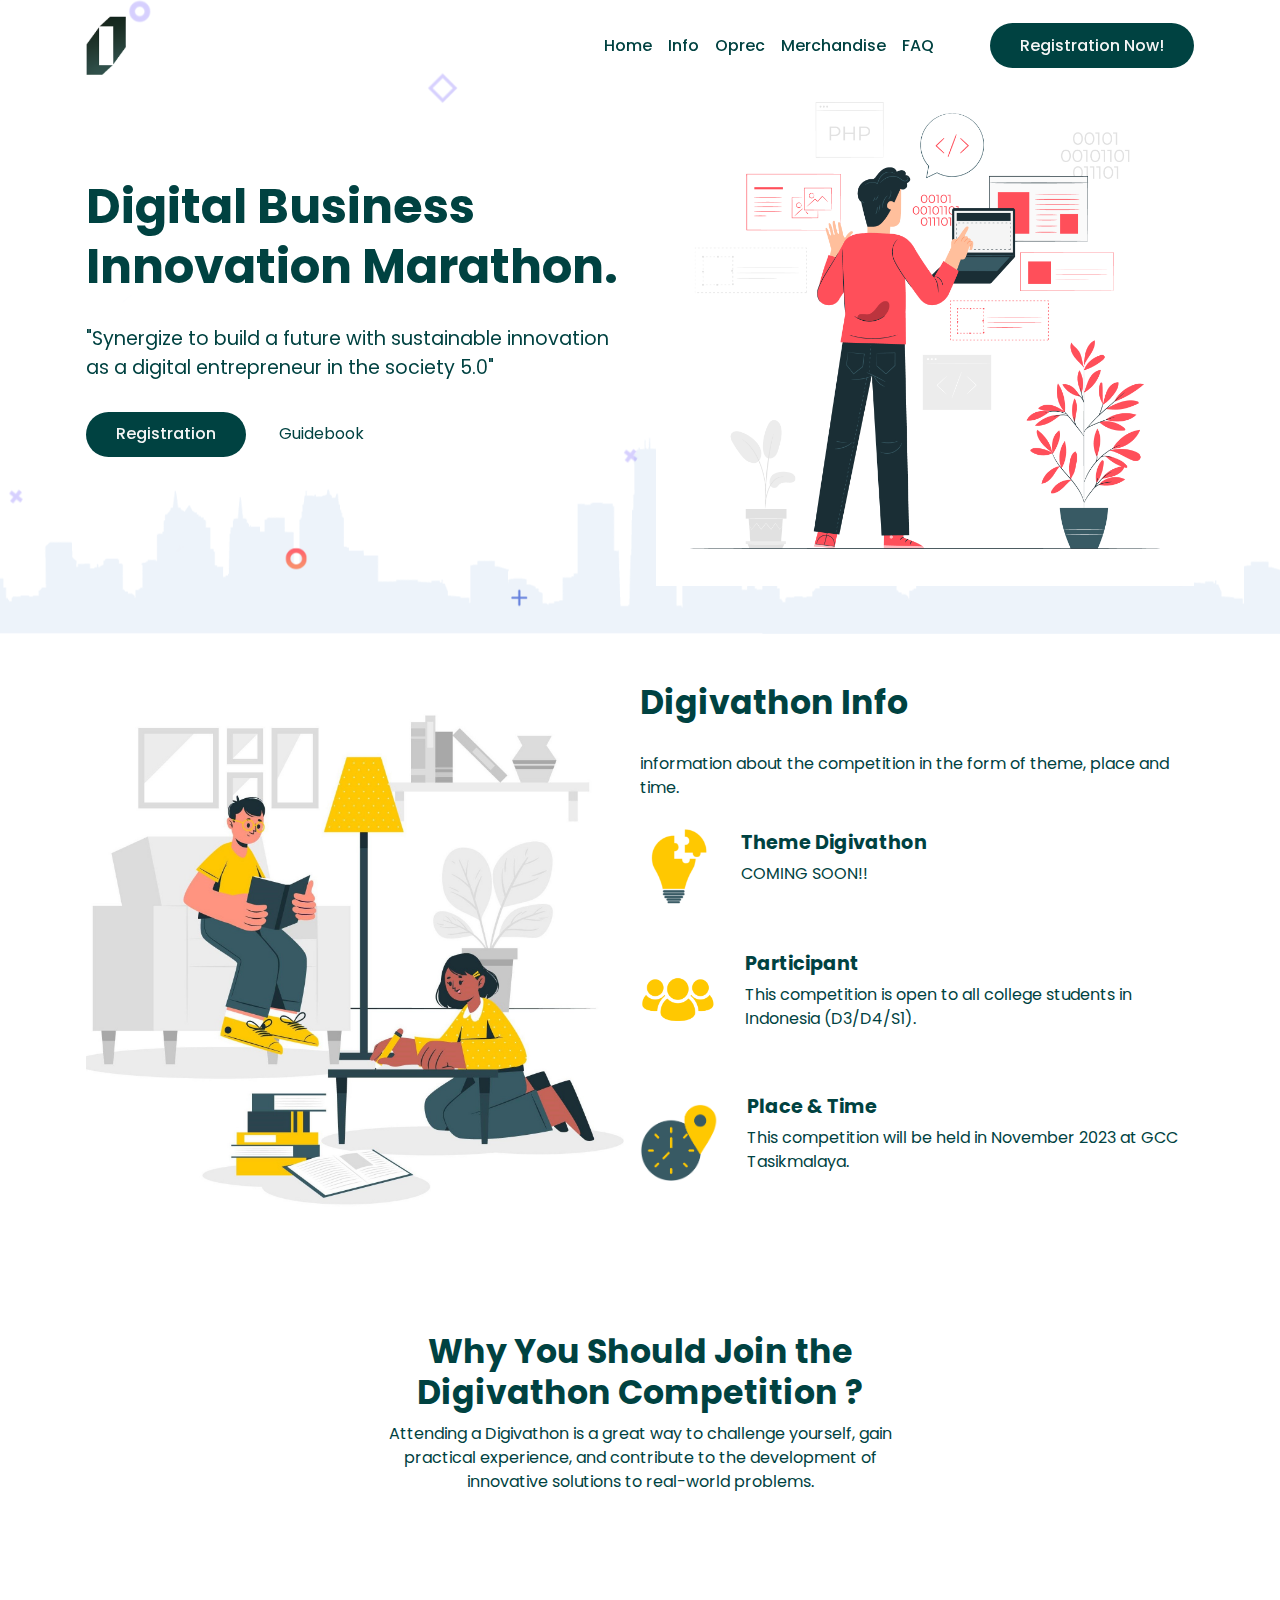
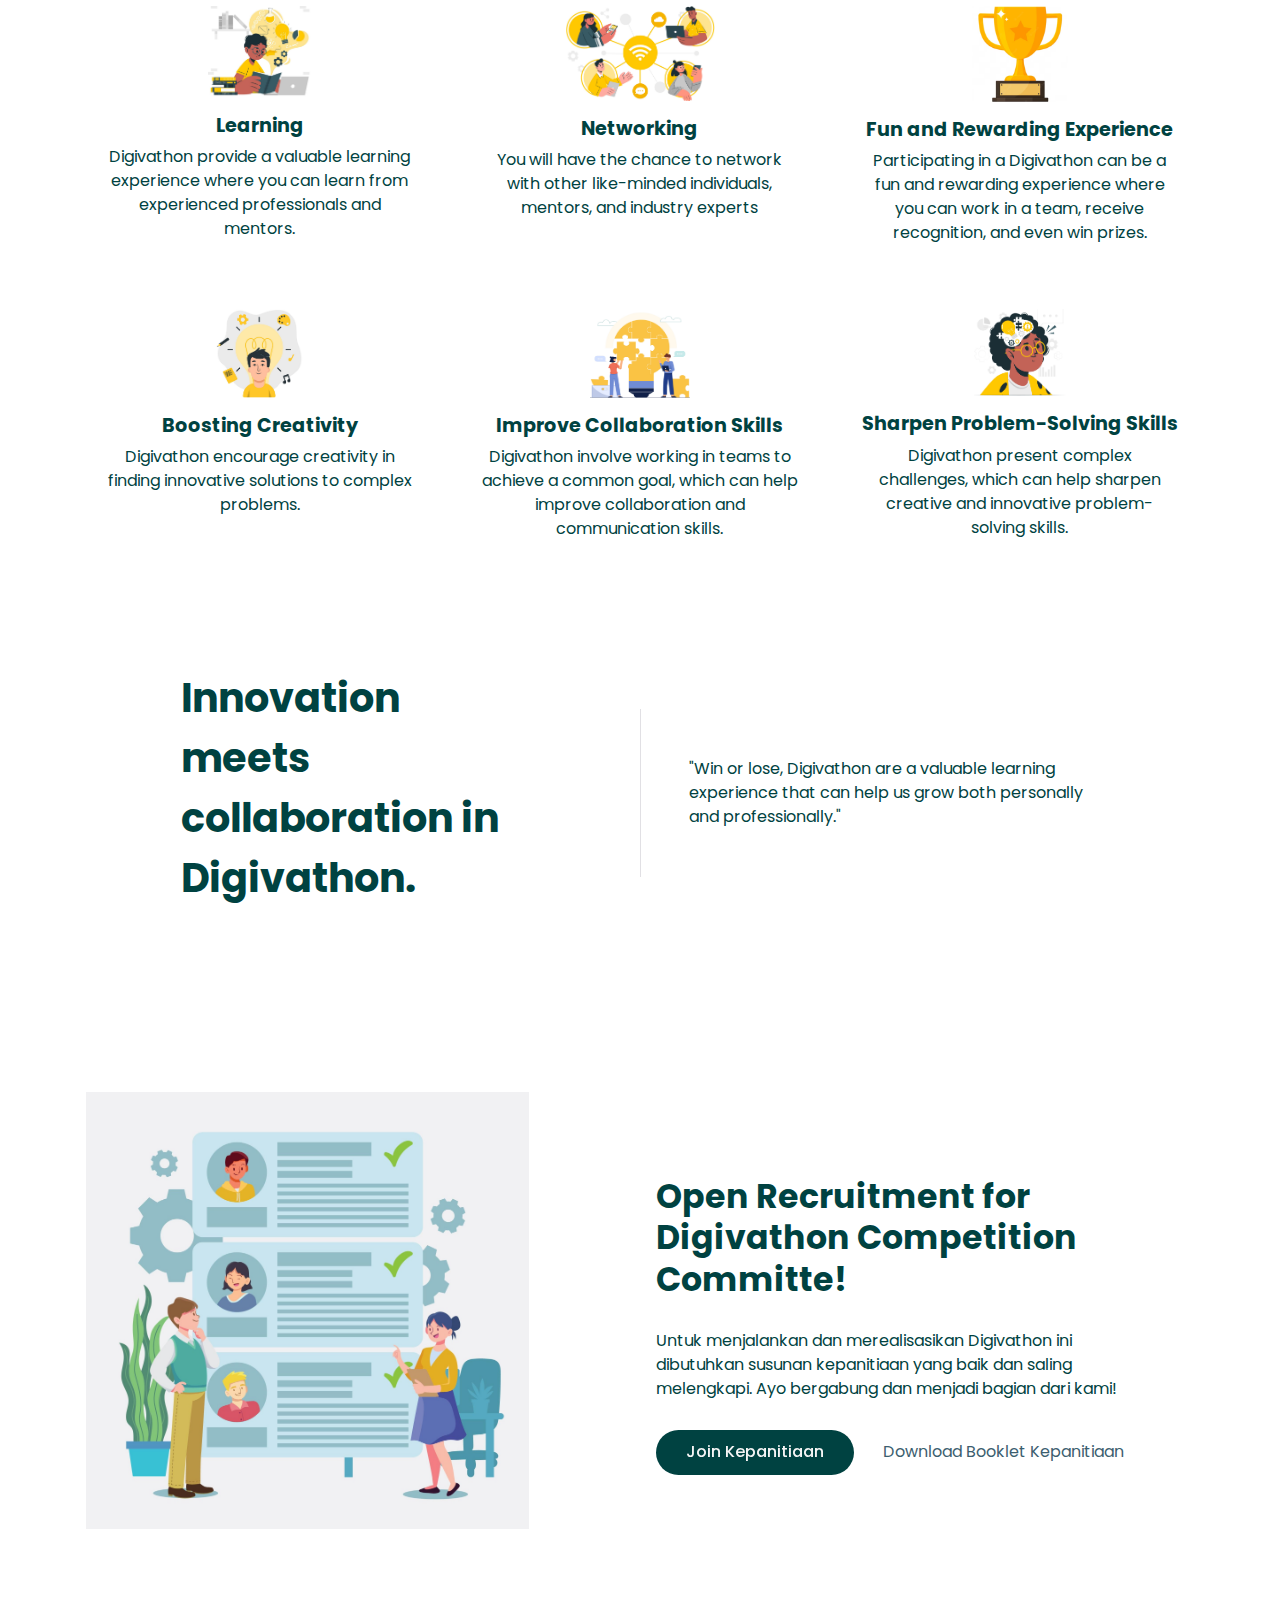
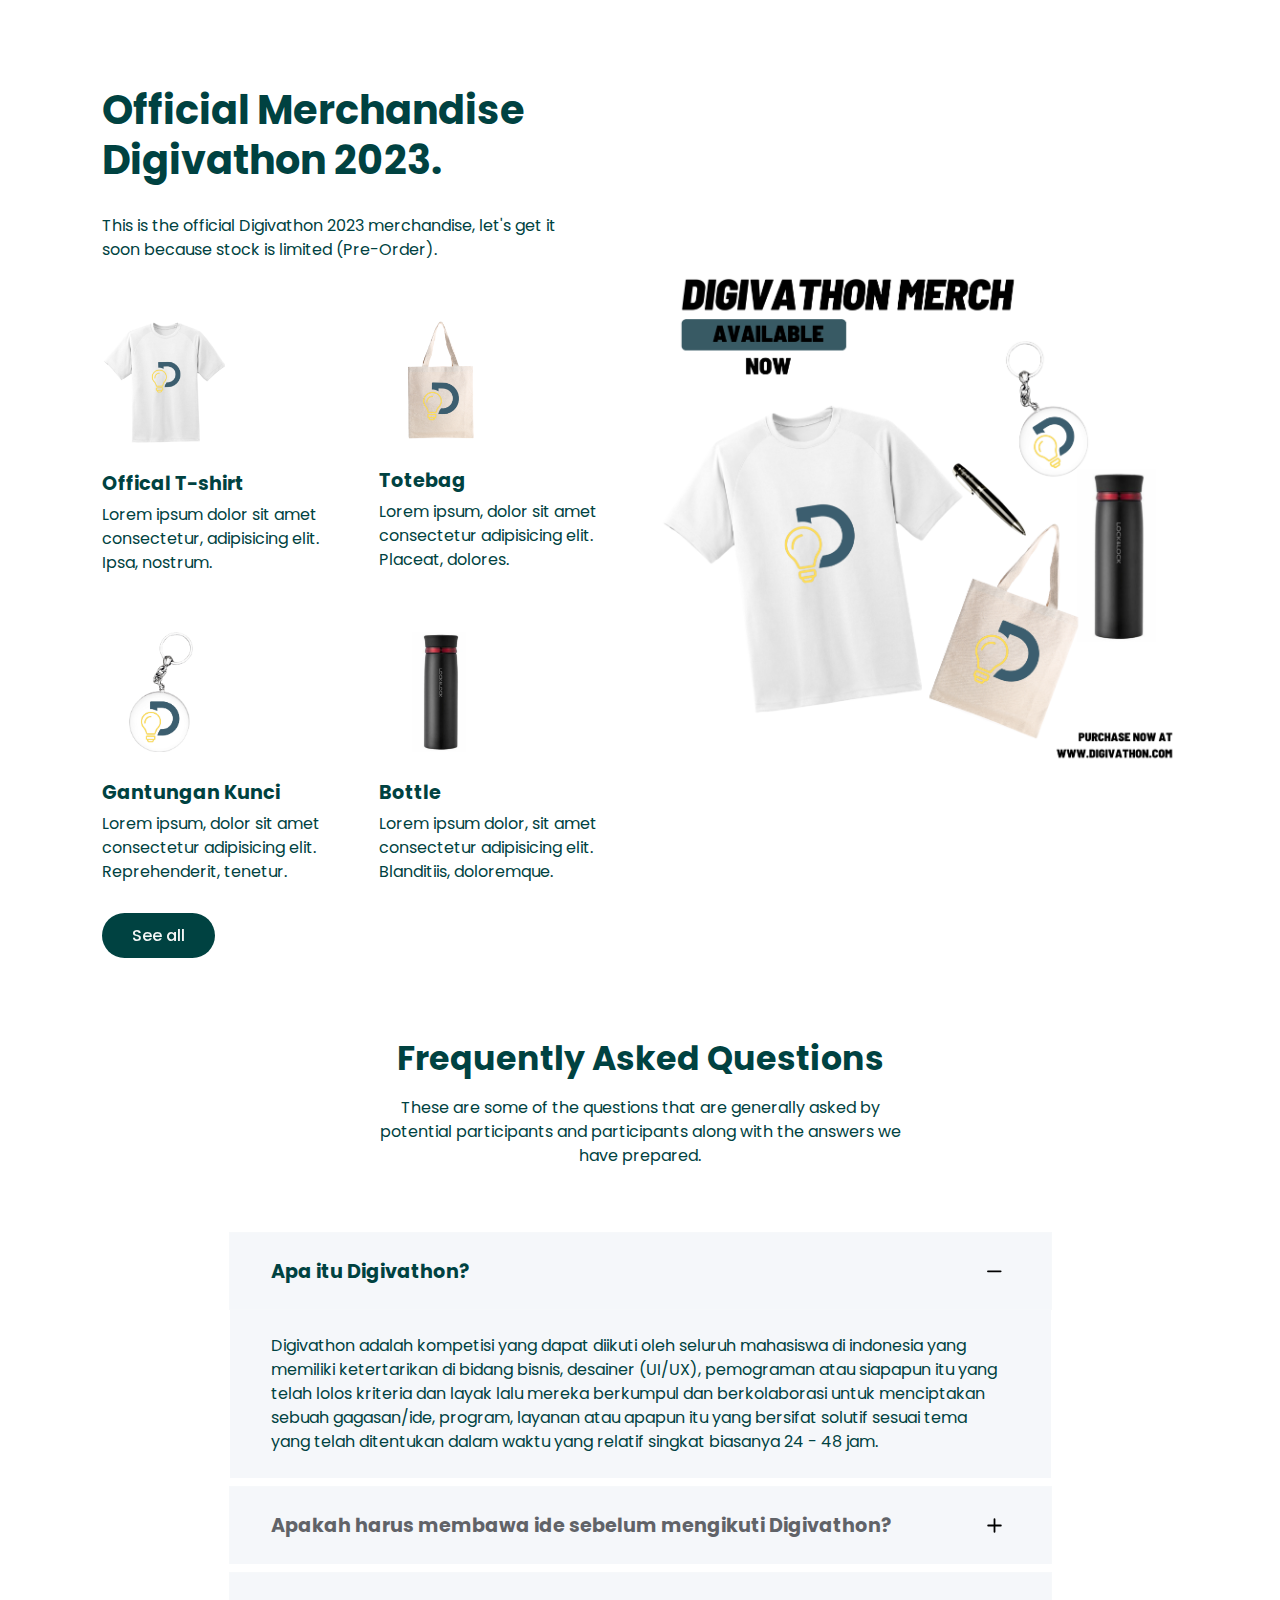
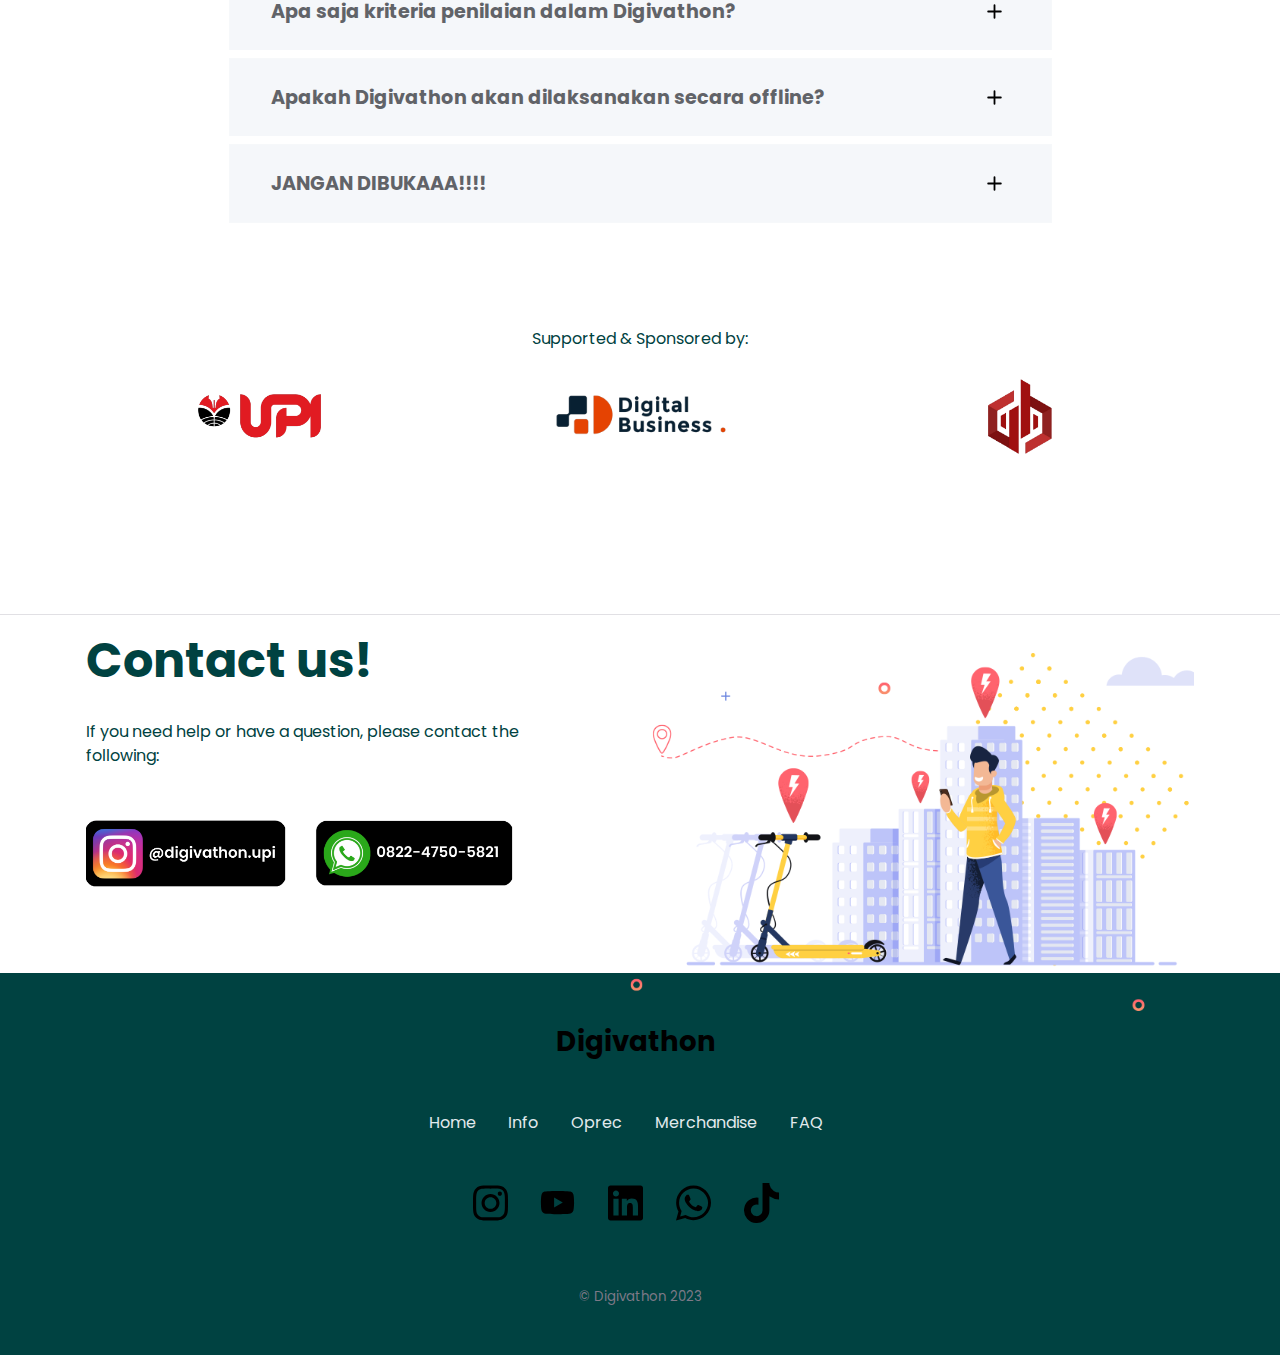
==== index.html @ a08d4d27 "pertama" ====
<!DOCTYPE html>
<html lang="en-US" dir="ltr">
  <head>
    <meta charset="utf-8" />
    <meta http-equiv="X-UA-Compatible" content="IE=edge" />
    <meta name="viewport" content="width=device-width, initial-scale=1" />

    <!-- ===============================================-->
    <!--    Document Title-->
    <!-- ===============================================-->
    <title>Digivathon</title>

    <!-- ===============================================-->
    <!--    Favicons-->
    <!-- ===============================================-->
   <link rel="shortcut icon" href="./assets/img/favicons/favdigi.png" type="image/x-icon">
    <meta
      name="msapplication-TileImage"
      content="assets/img/favicons/mstile-150x150.png"
    />
    <meta name="theme-color" content="#ffffff" />
    <!-- ===============================================-->
    <!--    Stylesheets-->
    <!-- ===============================================-->
    <link href="assets/css/theme.css" rel="stylesheet" />
  </head>

  <body>
    <!-- ===============================================-->
    <!--    Main Content-->
    <!-- ===============================================-->
    <main class="main" id="top">
      <nav
        class="navbar navbar-expand-lg navbar-light fixed-top py-3"
        data-navbar-on-scroll="data-navbar-on-scroll">
        <div class="container">
          <a class="navbar-brand d-flex align-items-center fw-bold fs-2" href="index.html">
          <div class="logo-digivathon"><img src="./assets/img/illustrations/LOGO_DIGIVATHON.png" width="40px" alt=""></div>
          </a>
          <button
        class="navbar-toggler collapsed"
            type="button"
            data-bs-toggle="collapse"
            data-bs-target="#navbarSupportedContent"
            aria-controls="navbarSupportedContent"
            aria-expanded="false"
            aria-label="Toggle navigation"
          >
            <span class="navbar-toggler-icon"></span>
          </button>
          <div
            class="collapse navbar-collapse border-top border-lg-0 mt-4 mt-lg-0"
            id="navbarSupportedContent"
          >
            <ul class="navbar-nav ms-auto pt-2 pt-lg-0">
              <li class="nav-item" data-anchor="data-anchor">
                <a
                  class="nav-link fw-medium active"
                  aria-current="page"
                  href="#home"
                  >Home</a
                >
              </li>
              <li class="nav-item" data-anchor="data-anchor">
                <a class="nav-link fw-medium" href="#features">Info</a>
              </li>
              <li class="nav-item" data-anchor="data-anchor">
                <a class="nav-link fw-medium" href="#oprec">Oprec</a>
              </li>
              <li class="nav-item" data-anchor="data-anchor">
                <a class="nav-link fw-medium" href="#merch"
                  >Merchandise</a
                >
              </li>
              <li class="nav-item" data-anchor="data-anchor">
                <a class="nav-link fw-medium" href="#faq">FAQ</a>
              </li>
            </ul>
            <form class="ps-lg-5">
              <a
                class="btn btn-lg  rounded-pill order-0 hover-top" href="./coming soon/index.html"
                type="submit" style="background-color: #004241; color: whitesmoke;"
              >
                Registration Now!
              </a>
            </form>
          </div>
        </div>
      </nav>
      <section class="py-0" id="home">
        <div
          class="bg-holder"
          style="
            background-image: url(assets/img/illustrations/hero-bg.png);
            background-position: bottom;
            background-size: cover;
          "
        ></div>
        <!--/.bg-holder-->

        <div class="container position-relative py-5">
          <div class="row align-items-center">
            <div class="col-md-5 col-lg-6 order-md-1 text-center text-md-end">
              <img
                class="img-fluid"
                src="assets/img/illustrations/mobile.jpg"
                width="700"
                height="900"
                alt=""
              />
            </div>
            <div class="col-md-7 col-lg-6 text-center text-md-start">
              <span></span>
              <h1 class="mb-4 display-3 fw-bold lh-sm">
               Digital Business
                <br class="d-block d-lg-none d-xl-block" />Innovation Marathon.
              </h1>
              <p class="mt-3 mb-4 fs-1">
                "Synergize to build a future with sustainable innovation as a digital entrepreneur in the society 5.0"
                <br class="d-none d-lg-block" />
              </p>
              <a
                class="btn btn-lg rounded-pill hover-top" href="./coming soon/index.html" style="background-color: #004241; color: whitesmoke;" role="button">Registration</a>
                <a class="btn btn-link ps-md-4" href="#" style="color: #004241; text-decoration: none; text-weight: bold;" role="button">
                Guidebook</a>
            </div>
          </div>
        </div>
      </section>

      <section class="py-5" id="features">
        <div class="container-lg">
          <div class="row align-items-center">
            <div class="col-md-5 col-lg-6 order-md-0 text-center text-md-start">
              <img
                class="img-fluid"
                src="./assets/img/illustrations/info.jpg"
                width="550"
                alt=""
              />
            </div>
            <div class="col-md-7 col-lg-6 px-sm-5 px-md-0">
              <h6 class="fw-bold fs-4 display-3 lh-sm">
                Digivathon Info
              </h6>
              <p class="my-4">
                information about the competition in the form of theme, place and time.
                <br class="d-none d-xl-block" />
              </p>
              <div class="d-flex align-items-center mb-5">
                <div>
                  <img
                    class="img-fluid"
                    src="assets/img/illustrations/asli.png"
                    width="72"
                    alt=""
                  />
                </div>
                <div class="px-4">
                  <h5 class="fw-bold">Theme Digivathon</h5>
                  <p>
                    COMING SOON!!
                  </p>
                </div>
              </div>
              <div class="d-flex align-items-center mb-5">
                <div>
                  <img
                    class="img-fluid"
                    src="assets/img/illustrations/participant.png"
                    width="98"
                    alt=""
                  />
                </div>
                <div class="px-4">
                  <h5 class="fw-bold ">Participant</h5>
                  <p>
                    This competition is open to all college students in Indonesia (D3/D4/S1).         
                  </p>
                </div>
              </div>
              <div class="d-flex align-items-center mb-5">
                <div>
                  <img
                    class="img-fluid"
                    src="assets/img/illustrations/time.png"
                    width="97"
                    alt=""
                  />
                </div>
                <div class="px-4">
                  <h5 class="fw-bold">Place & Time</h5>
                  <p>
                    This competition will be held in November 2023 at GCC Tasikmalaya.
                  </p>
                </div>
              </div>
            </div>
          </div>
        </div>
      </section>
<!-- ============================================-->

      <!-- <section> begin ============================-->
        <section class="py-3">
          <div class="container">
            <div class="row justify-content-center mb-6">
              <div class="col-lg-6 text-center mx-auto mb-3 mb-md-5 mt-4">
                <h6 class="fw-bold fs-4 display-3 lh-sm">
                  Why You Should Join the Digivathon Competition ?
                </h6>
                <p class="mb-0">
                  Attending a Digivathon is a great way to challenge yourself, gain practical experience, and contribute to the development of innovative solutions to real-world problems.
                </p>
              </div>
            </div>
            <div class="row">
              <div class="col-md-4 mb-6">
                <div class="text-center px-lg-3">
                  <img
                    class="img-fluid mb-3"
                    src="assets/img/illustrations/learning.jpg"
                    width="103"
                    alt=""
                  />
                  <h5 class="fw-bold">Learning</h5>
                  <p class="mb-md-0">
                    Digivathon provide a valuable learning experience where you can learn from experienced professionals and mentors.
                  </p>
                </div>
              </div>
              <div class="col-md-4 mb-6">
                <div class="text-center px-lg-3">
                  <img
                    class="img-fluid mb-3"
                    src="./assets/img/illustrations/relasi.jpg"
                    width="150"
                    alt=""
                  />
                  <h5 class="fw-bold"> Networking</h5>
                  <p class="mb-md-0">
                    You will have the chance to network with other like-minded individuals, mentors, and industry experts
                  </p>
                </div>
              </div>
              <div class="col-md-4 mb-6">
                <div class="text-center px-lg-3">
                  <img
                    class="img-fluid mb-3"
                    src="assets/img/illustrations/piala.jpg"
                    width="96"
                    alt=""
                  />
                  <h5 class="fw-bold">Fun and Rewarding Experience</h5>
                  <p class="mb-md-0">
                    Participating in a Digivathon can be a fun and rewarding experience where you can work in a team, receive recognition, and even win prizes.
                  </p>
                </div>
              </div>
              <div class="col-md-4 mb-6">
                <div class="text-center px-lg-3">
                  <img
                    class="img-fluid mb-3"
                    src="./assets/img/illustrations/kreatif.jpg"
                    width="87"
                    alt=""
                  />
                  <h5 class="fw-bold"> Boosting Creativity</h5>
                  <p class="mb-md-0">
                    Digivathon encourage creativity in finding innovative solutions to complex problems.
                  </p>
                </div>
              </div>
              <div class="col-md-4 mb-6">
                <div class="text-center px-lg-3">
                  <img
                    class="img-fluid mb-3"
                    src="./assets/img/illustrations/collab.jpg"
                    width="100"
                    alt=""
                  />
                  <h5 class="fw-bold">Improve Collaboration Skills</h5>
                  <p class="mb-md-0">
                    Digivathon involve working in teams to achieve a common goal, which can help improve collaboration and communication skills.
                  </p>
                </div>
              </div>
              <div class="col-md-4 mb-6">
                <div class="text-center px-lg-3">
                  <img
                    class="img-fluid mb-3"
                    src="assets/img/illustrations/problem-solving.jpg"
                    width="92"
                    alt=""
                  />
                  <h5 class="fw-bold">Sharpen Problem-Solving Skills</h5>
                  <p class="mb-md-0">
                    Digivathon present complex challenges, which can help sharpen creative and innovative problem-solving skills.
                  </p>
                </div>
              </div>
            </div>
          </div>
          <!-- end of .container-->
        </section>
        <!-- <section> close ============================-->
        <!-- ============================================-->
  
      <!-- ============================================-->
      <!-- <section> begin ============================-->
      <section class="py-5">
        <div class="container">
          <div class="row align-items-center mb-6">
            <div class="col-md-5 col-lg-4 offset-lg-1">
              <h1 class="fw-bold lh-base">
                Innovation meets collaboration in Digivathon.
              </h1>
            </div>
            <div class="col-md-6 col-lg-5 offset-lg-1 border-start py-5 ps-5">
              <p class="mb-0">
                "Win or lose, Digivathon are a valuable learning experience that can help us grow both personally and professionally."
              </p>
            </div>
          </div>
        </div>
        <!-- end of .container-->
      </section>
      <!-- <section> close ============================-->
      <!-- ============================================-->

      <!-- ============================================-->
      <!-- <section> begin ============================-->
      <section class="py-6" id="oprec">
        <div class="container">
          <div class="row align-items-center">
            <div class="col-md-5 order-md-0 text-center text-md-start">
              <img
                class="img-fluid mb-4"
                src="assets/img/illustrations/rekrutan.jpg"
                width="550"
                alt=""
              />
            </div>
            <div class="col-md-6 text-center text-md-start offset-md-1">
              <h6 class="fw-bold fs-4 display-3 lh-sm">
               Open Recruitment for <br />Digivathon Competition <br />Committe!
              </h6>
              <p class="my-4 pe-xl-5">
                Untuk menjalankan dan merealisasikan Digivathon ini dibutuhkan susunan kepanitiaan yang baik dan saling melengkapi. Ayo bergabung dan menjadi bagian dari kami!
              </p>
              <a
                class="btn btn-lg  rounded-pill hover-top" 
                href="https://forms.gle/wi7DXDCZqu48VwgT6" target="_blank" style="background-color: #004241; color: whitesmoke;"
                role="button"
                >Join Kepanitiaan</a
              ><a class="btn btn-lg btn-link ps-md-4" href="https://drive.google.com/file/d/1TZFMgZ51mFiCt6dRfGR2v0Ern1TJF6qQ/view?usp=sharing" target="blank" style=" color: #3c5e6f; text-decoration:none; text-weight:bold;" role="button">
                Download Booklet Kepanitiaan</a>
            </div>
          </div>
        </div>
        <!-- end of .container-->
      </section>
      <!-- <section> close ============================-->
      <!-- ============================================-->

      
      <!-- ============================================-->
      <!-- <section> begin ============================-->
      <section class="py-6" id="merch">
        <div class="container">
          <div class="container">
            <div class="row align-items-center">
              <div class="col-md-6 order-md-1 text-center text-md-start">
                <img
                  class="img-fluid mb-1"
                  src="assets/img/illustrations/merch.png"
                  width="700px"
                  height="800px"
                  alt=""
                />
              </div>
              <div class="col-md-6 text-center text-md-start">
                <h6 class="fw-bold fs-5 display-3 lh-sm">
                 Official Merchandise Digivathon 2023.<br/>
                </h6>
                <p class="my-4 pe-xl-5">
                  This is the official Digivathon 2023 merchandise, let's get it soon because stock is limited (Pre-Order).
                </p>
                <div class="row">
                  <div class="col-md-6">
                    <div class="mb-4">
                      <div class="py-4">
                        <img
                          class="img-fluid "
                          src="assets/img/illustrations/kaos.png"
                          width="123"
                          alt=""
                        />
                      </div>
                      <h5 class="fw-bold text-undefined">Offical T-shirt</h5>
                      <p class="mt-2 mb-0">
                        Lorem ipsum dolor sit amet consectetur, adipisicing elit. Ipsa, nostrum.
                      </p>
                    </div>
                  </div>
                  <div class="col-md-6">
                    <div class="mb-4">
                      <div class="py-4">
                        <img
                          class="img-fluid"
                          src="assets/img/illustrations/totebag.png"
                          width="120"
                          alt=""
                        />
                      </div>
                      <h5 class="fw-bold text-undefined">Totebag</h5>
                      <p class="mt-2 mb-0">
                        Lorem ipsum, dolor sit amet consectetur adipisicing elit. Placeat, dolores.
                      </p>
                    </div>
                  </div>
                  <div class="col-md-6">
                    <div class="mb-4">
                      <div class="py-4">
                        <img
                          class="img-fluid"
                          src="assets/img/illustrations/gantungan-kunci.png"
                          width="120"
                          alt=""
                        />
                      </div>
                      <h5 class="fw-bold text-undefined">Gantungan Kunci</h5>
                      <p class="mt-2 mb-0">
                        Lorem ipsum, dolor sit amet consectetur adipisicing elit. Reprehenderit, tenetur.
                    </div>
                  </div>
                  <div class="col-md-6">
                    <div class="mb-4">
                      <div class="py-4">
                        <img
                          class="img-fluid"
                          src="assets/img/illustrations/botol.png"
                          width="120"
                          alt=""
                        />
                      </div>
                      <h5 class="fw-bold text-undefined">Bottle</h5>
                      <p class="mt-2 mb-0">
                      Lorem ipsum dolor, sit amet consectetur adipisicing elit. Blanditiis, doloremque.
                      </p>
                    </div>
                  </div>
                </div>
                <a
                  class="btn btn-lg rounded-pill hover-top"
                  href=""style="background-color: #004241; color: whitesmoke;"
                  role="button"
                  >See all</a
                >
              </div>
            </div>
          </div>
        </div>
        <!-- end of .container-->
      </section>
      <!-- <section> close ============================-->
      <!-- ============================================-->
      <!-- ============================================-->
      <!-- <section> begin ============================-->
      <section class="py-3" id="faq">
        <div class="container">
          <div class="row justify-content-center">
            <div class="col-md-8 col-lg-6 text-center mb-3">
              <h6 class="fw-bold fs-4 display-3 lh-sm mb-3">
                Frequently Asked Questions
              </h6>
              <p class="mb-5">
                These are some of the questions that are generally asked by potential participants and participants along with the answers we have prepared.
              </p>
            </div>
          </div>
          <div class="row flex-center">
            <div class="col-lg-9">
              <div class="accordion" id="accordionExample">
                <div class="accordion-item mb-2">
                  <h2 class="accordion-header" id="heading1">
                    <button
                      class="accordion-button"
                      type="button"
                      data-bs-toggle="collapse"
                      data-bs-target="#collapse1"
                      aria-expanded="true"
                      aria-controls="collapse1"
                    >
                      <span class="mb-0 fw-bold text-start fs-1 text-1000"
                        >Apa itu Digivathon?</span
                      >
                    </button>
                  </h2>
                  <div
                    class="accordion-collapse collapse show"
                    id="collapse1"
                    aria-labelledby="heading1"
                    data-bs-parent="#accordionExample"
                  >
                    <div class="accordion-body bg-100">
                      Digivathon adalah kompetisi yang dapat diikuti oleh seluruh mahasiswa di indonesia yang memiliki ketertarikan di bidang bisnis, desainer (UI/UX), pemograman atau siapapun itu yang telah lolos kriteria dan layak lalu mereka berkumpul dan berkolaborasi untuk menciptakan sebuah gagasan/ide, program, layanan atau apapun itu yang bersifat solutif sesuai tema yang telah ditentukan dalam waktu yang relatif singkat biasanya 24 - 48 jam.
                    </div>
                  </div>
                </div>
                <div class="accordion-item mb-2">
                  <h2 class="accordion-header" id="heading2">
                    <button
                      class="accordion-button collapsed"
                      type="button"
                      data-bs-toggle="collapse"
                      data-bs-target="#collapse2"
                      aria-expanded="true"
                      aria-controls="collapse2"
                    >
                      <span class="mb-0 fw-bold text-start fs-1 text-1000"
                        >Apakah harus membawa ide sebelum mengikuti Digivathon?</span
                      >
                    </button>
                  </h2>
                  <div
                    class="accordion-collapse collapse"
                    id="collapse2"
                    aria-labelledby="heading2"
                    data-bs-parent="#accordionExample"
                  >
                    <div class="accordion-body bg-100">
                      Tidak perlu membawa ide sebelum mengikuti Digivathon. Biasanya, Digivathon akan memberikan tema atau topik tertentu yang menjadi fokus utama kompetisi. Peserta dapat membentuk tim di tempat dan mulai menciptakan solusi atau produk baru sesuai dengan tema yang diberikan.
                    </div>
                  </div>
                </div>
                <div class="accordion-item mb-2">
                  <h2 class="accordion-header" id="heading3">
                    <button
                      class="accordion-button collapsed"
                      type="button"
                      data-bs-toggle="collapse"
                      data-bs-target="#collapse3"
                      aria-expanded="true"
                      aria-controls="collapse3"
                    >
                      <span class="mb-0 fw-bold text-start fs-1 text-1000"
                        >Apa saja kriteria penilaian dalam Digivathon?</span
                      >
                    </button>
                  </h2>
                  <div
                    class="accordion-collapse collapse"
                    id="collapse3"
                    aria-labelledby="heading3"
                    data-bs-parent="#accordionExample"
                  >
                    <div class="accordion-body bg-100">
                      Kriteria penilaian biasanya bergantung pada tema atau topik dari kompetisi, tetapi umumnya meliputi inovasi, kualitas solusi yang dibuat, keterampilan teknis, dan presentasi dari hasil karya.
                    </div>
                  </div>
                </div>
                <div class="accordion-item mb-2">
                  <h2 class="accordion-header" id="heading4">
                    <button
                      class="accordion-button collapsed"
                      type="button"
                      data-bs-toggle="collapse"
                      data-bs-target="#collapse4"
                      aria-expanded="true"
                      aria-controls="collapse4"
                    >
                      <span class="mb-0 fw-bold text-start fs-1 text-1000"
                        >Apakah Digivathon akan dilaksanakan secara offline?</span
                      >
                    </button>
                  </h2>
                  <div
                    class="accordion-collapse collapse"
                    id="collapse4"
                    aria-labelledby="heading4"
                    data-bs-parent="#accordionExample"
                  >
                    <div class="accordion-body bg-100">
                      Untuk pelaksanaan Digivathon sendiri dibagi menjadi dua yaitu pra-event dan event. Sebelum peserta memasuki acara intinya yaitu hackathon, peserta akan melewati masa pra-event yang berisi agenda workshop dan seleksi tahap 1 yang akan dilaksanakan secara online. Setelah melewati masa pra-event dan peserta dinyatakan layak maka selanjutnya peserta akan menjalani acara inti yaitu kompetisi Digivathon ini secara offline dan menginap.
                    </div>
                  </div>
                </div>
                <div class="accordion-item mb-2">
                  <h2 class="accordion-header" id="heading5">
                    <button
                      class="accordion-button collapsed"
                      type="button"
                      data-bs-toggle="collapse"
                      data-bs-target="#collapse5"
                      aria-expanded="true"
                      aria-controls="collapse5"
                    >
                      <span class="mb-0 fw-bold text-start fs-1 text-1000"
                        >JANGAN DIBUKAAA!!!!</span
                      >
                    </button>
                  </h2>
                  <div
                    class="accordion-collapse collapse"
                    id="collapse5"
                    aria-labelledby="heading5"
                    data-bs-parent="#accordionExample"
                  >
                    <div class="accordion-body bg-100">
                      Hidup yang tidak dipertaruhkan tidak akan pernah dimenangkan.
                    </div>
                  </div>
                </div>
              </div>
            </div>
          </div>
        </div>
        <!-- end of .container-->
      </section>
      <!-- <section> close ============================-->
      <!-- ============================================-->
      <!-- ============================================-->
      <!-- <section> begin ============================-->
      <section class="py-7">
        <div class="container">
          <div class="row">
            <div class="col-12 mx-auto align-items-center text-center">
              <p class="mb-4">Supported & Sponsored by:</p>
            </div>
          </div>
          <div
            class="row align-items-center justify-content-center justify-content-lg-around"
          >
            <div
              class="col-6 col-sm-4 col-md-4 col-lg-2 px-md-0 mb-5 mb-lg-0 text-center"
            >
              <img src="assets/img/gallery/upi.png" width="130px" alt="" />
            </div>
            <div
              class="col-6 col-sm-4 col-md-4 col-lg-2 px-md-0 mb-5 mb-lg-0 text-center"
            >
              <img src="assets/img/gallery/bidi.png" width="180px" alt="" />
            </div>
            <div
              class="col-6 col-sm-4 col-md-4 col-lg-2 px-md-0 mb-5 mb-lg-0 text-center"
            >
              <img src="assets/img/gallery/Dignity.png" width="75px" alt="" />
            </div>
          </div>
        </div>
        <!-- end of .container-->
      </section>
      <!-- <section> close ============================-->
      <!-- ============================================-->

      <section class="py-6">
        <hr />
        <div class="container">
          <div class="row align-items-center">
            <div
              class="col-md-5 col-lg-7 order-md-1 text-center text-md-start z-index-2 cta-image"
            >
              <img
                class="img-fluid mb-4 mb-md-0"
                src="assets/img/illustrations/cta.png"
                width="850"
                alt=""
              />
            </div>
            <div class="col-md-7 col-lg-5 text-center text-md-start">
              <h1 class="display-3 fw-bold lh-sm">Contact us!</h1>
              <p class="my-4">
                If you need help or have a question, please contact the following:
              </p>
              <div class="d-flex justify-content-center d-md-inline-block">
                <a class="pe-2 pe-sm-3 pe-md-4" href="https://www.instagram.com/digivathon.upi/"
                  ><img
                    src="assets/img/illustrations/contact-ig.png"
                    width="200"
                    alt="" /></a
                ><a href="https://wa.me/6282247505821" target="blank"
                  ><img
                    src="assets/img/illustrations/contact-wa.png"
                    width="200"
                    alt=""
                /></a>
              </div>
            </div>
          </div>
        </div>
      </section>

      <!-- ============================================-->
      <!-- <section> begin ============================-->
      <section class="py-5 bg-1000">
        <div class="container">
          <div class="row flex-center">
            <div class="col-auto mb-5">
              <a
                class="pe-2 d-flex align-items-center text-decoration-none fw-bold fs-3"
                href="#"
              >
              <div class="logo-digivathon"><img src="./assets/img/favicons/LOGO DIGIVATHON .png" width="32px" alt=""></div>
              <div class="text-logo-awal">Digivathon</div>
              </a>
            </div>
          </div>
          <div class="row flex-center">
            <div class="col-auto mb-5">
              <ul class="list-unstyled list-inline mb-0">
                <li class="list-inline-item me3 me-sm-4">
                  <a class="text-light text-decoration-none" href="#home">Home</a>
                </li>
                <li class="list-inline-item me3 me-sm-4">
                  <a class="text-light text-decoration-none" href="#features"
                    >Info</a
                  >
                </li>
                <li class="list-inline-item me3 me-sm-4">
                  <a class="text-light text-decoration-none" href="#oprec"
                    >Oprec</a
                  >
                </li>
                <li class="list-inline-item me3 me-sm-4">
                  <a class="text-light text-decoration-none" href="#merch"
                    >Merchandise</a
                  >
                </li>
                <li class="list-inline-item me3 me-sm-4">
                  <a class="text-light text-decoration-none" href="#faq">FAQ</a>
                </li>
              </ul>
            </div>
          </div>
          <div class="row flex-center">
            <div class="col-auto mb-5">
              <ul class="list-unstyled list-inline">
                <li class="list-inline-item me-4">
                  <a href="https://www.instagram.com/digivathon.upi/"><img src="./assets/img/illustrations/instagram.svg" alt="" width="35px" style="color: #e2eaed;"></a>
                </li>
                <li class="list-inline-item me-4">
                  <a href="#!"><img src="./assets/img/illustrations/youtube.svg" alt="" width="35px"></a>
                </li>
                <li class="list-inline-item me-4">
                  <a href="#!"><img src="./assets/img/illustrations/linkedin.svg" alt="" width="35px"></a>
                </li>
                <li class="list-inline-item me-4">
                  <a href="https://wa.me/6282247505821"><img src="./assets/img/illustrations/whatsapp.svg" alt="" width="35px"></a>
                </li>
                <li class="list-inline-item me-4">
                  <a href="#!"><img src="./assets/img/illustrations/tiktok.svg" alt="" width="35px"></a>
                </li>
              </ul>
            </div>
          </div>
          <div class="row flex-center">
            <div class="col-auto">
              <p class="mb-0 fs--1 text-700">
                &copy; Digivathon 2023
                  <path
                    d="M4 1c2.21 0 4 1.755 4 3.92C8 2.755 9.79 1 12 1s4 1.755 4 3.92c0 3.263-3.234 4.414-7.608 9.608a.513.513 0 0 1-.784 0C3.234 9.334 0 8.183 0 4.92 0 2.755 1.79 1 4 1z"
                  ></path></svg
                >
              </p>
            </div>
          </div>
        </div>
        <!-- end of .container-->
      </section>
      <!-- <section> close ============================-->
      <!-- ============================================-->
    </main>
    <!-- ===============================================-->
    <!--    End of Main Content-->
    <!-- ===============================================-->

    <!-- ===============================================-->
    <!--    JavaScripts-->
    <!-- ===============================================-->
    <script src="vendors/@popperjs/popper.min.js"></script>
    <script src="vendors/bootstrap/bootstrap.min.js"></script>
    <script src="vendors/is/is.min.js"></script>
    <script src="https://polyfill.io/v3/polyfill.min.js?features=window.scroll"></script>
    <script src="assets/js/theme.js"></script>

    <link
      href="https://fonts.googleapis.com/css2?family=Poppins:ital,wght@0,200;0,300;0,400;0,500;0,600;0,700;0,800;0,900;1,200;1,300;1,400&amp;display=swap"
      rel="stylesheet"
    />
  </body>
</html>
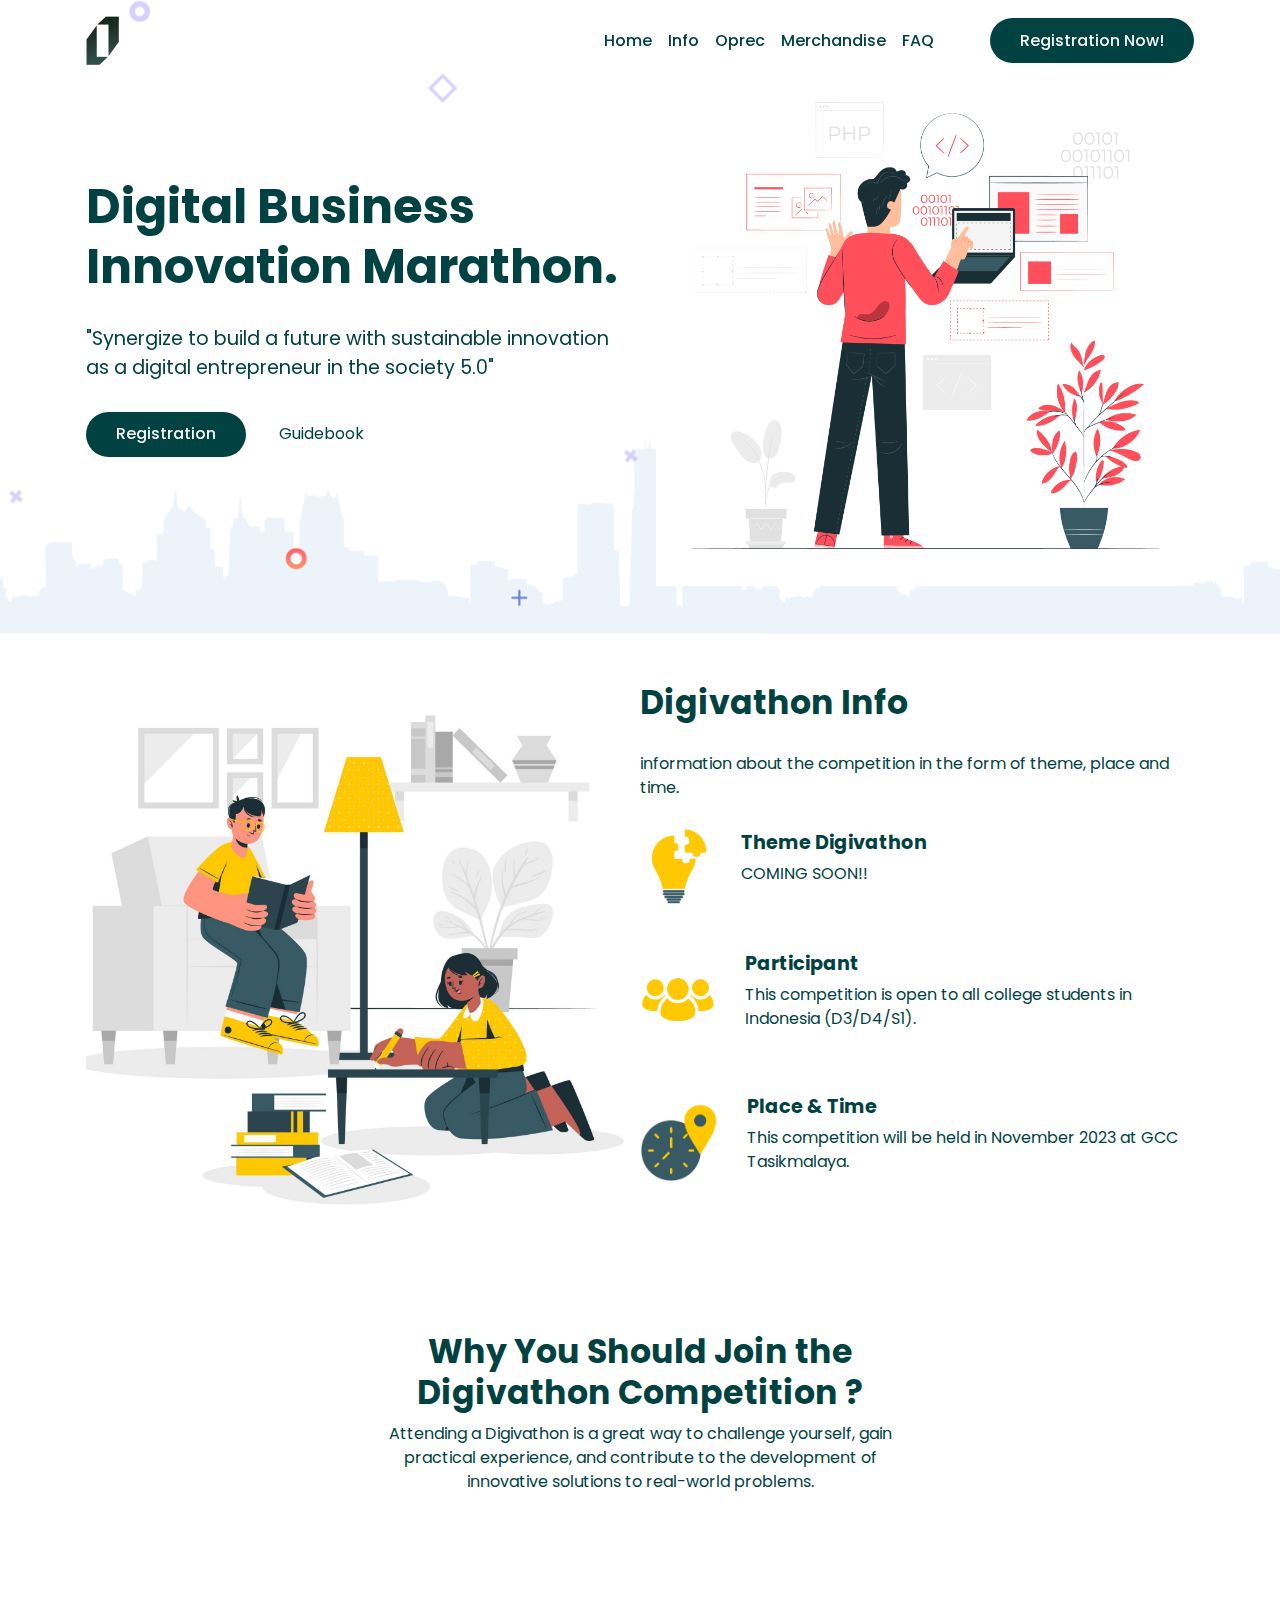
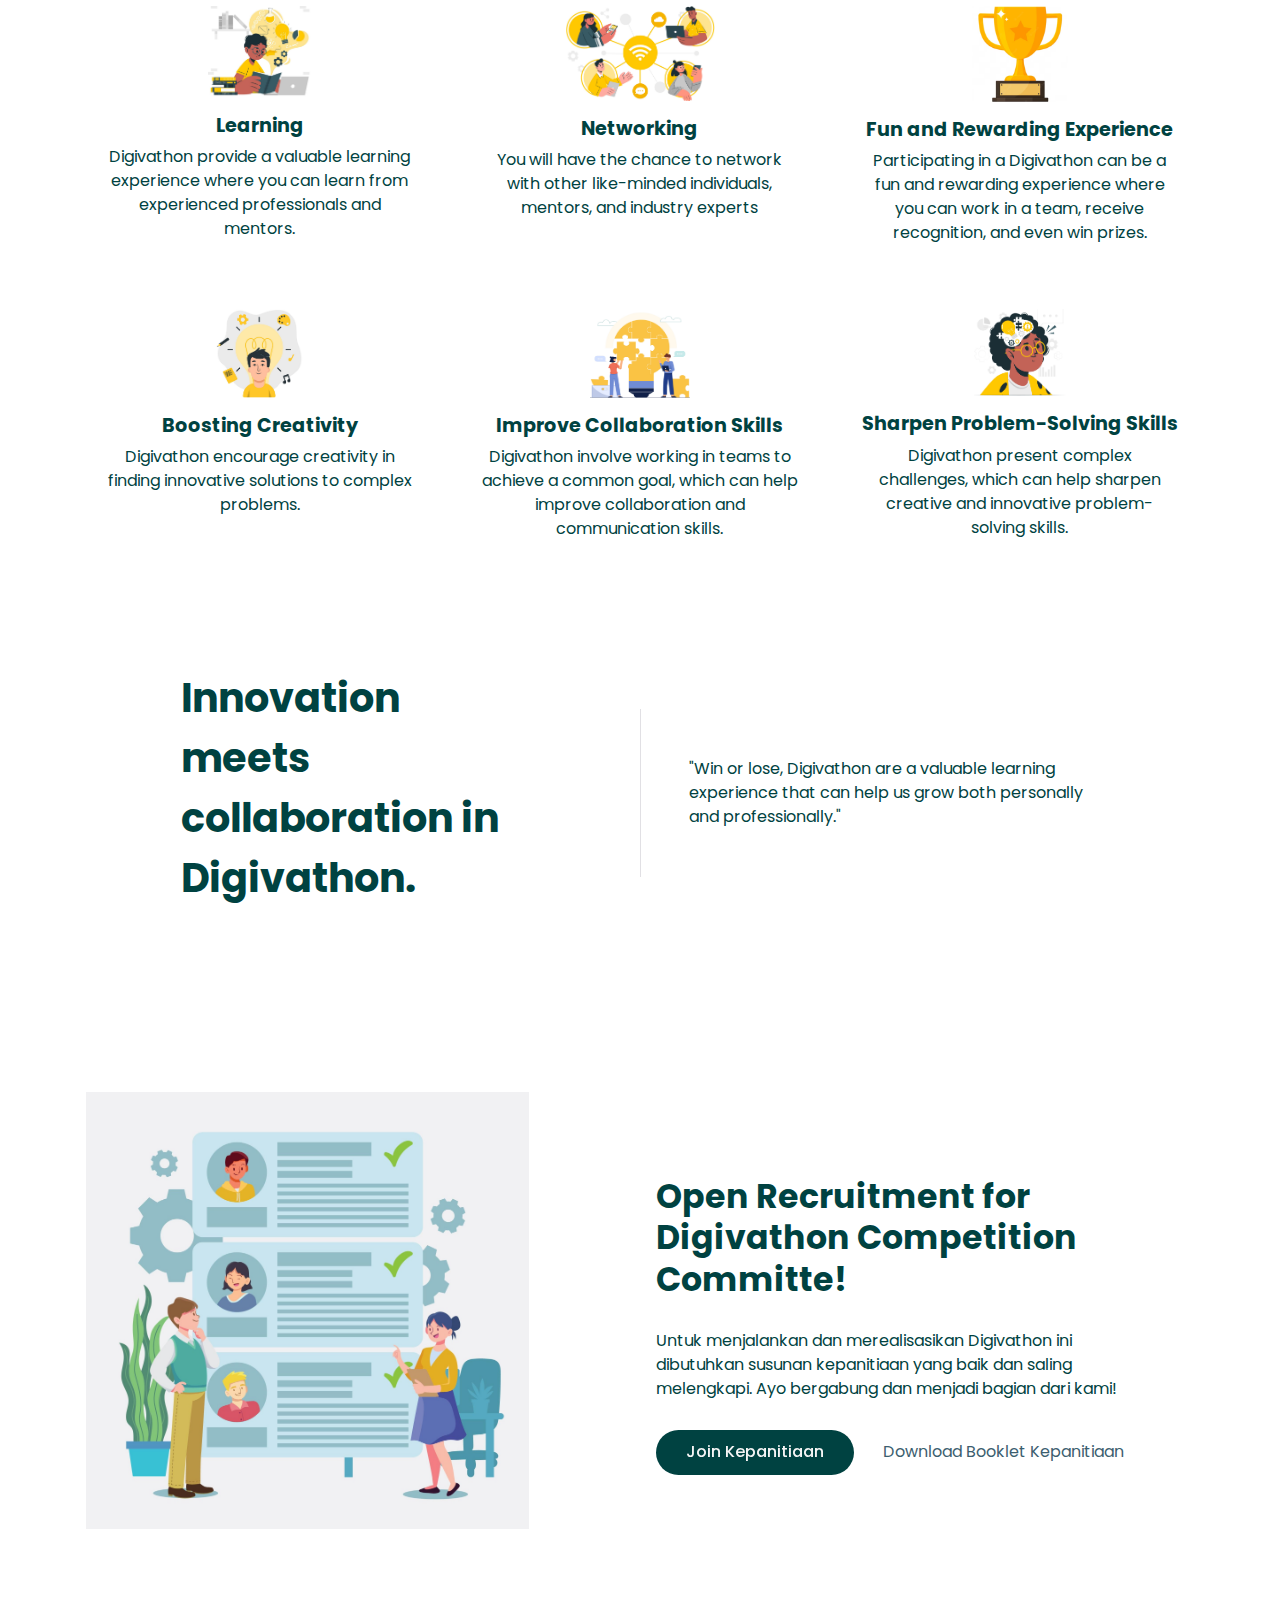
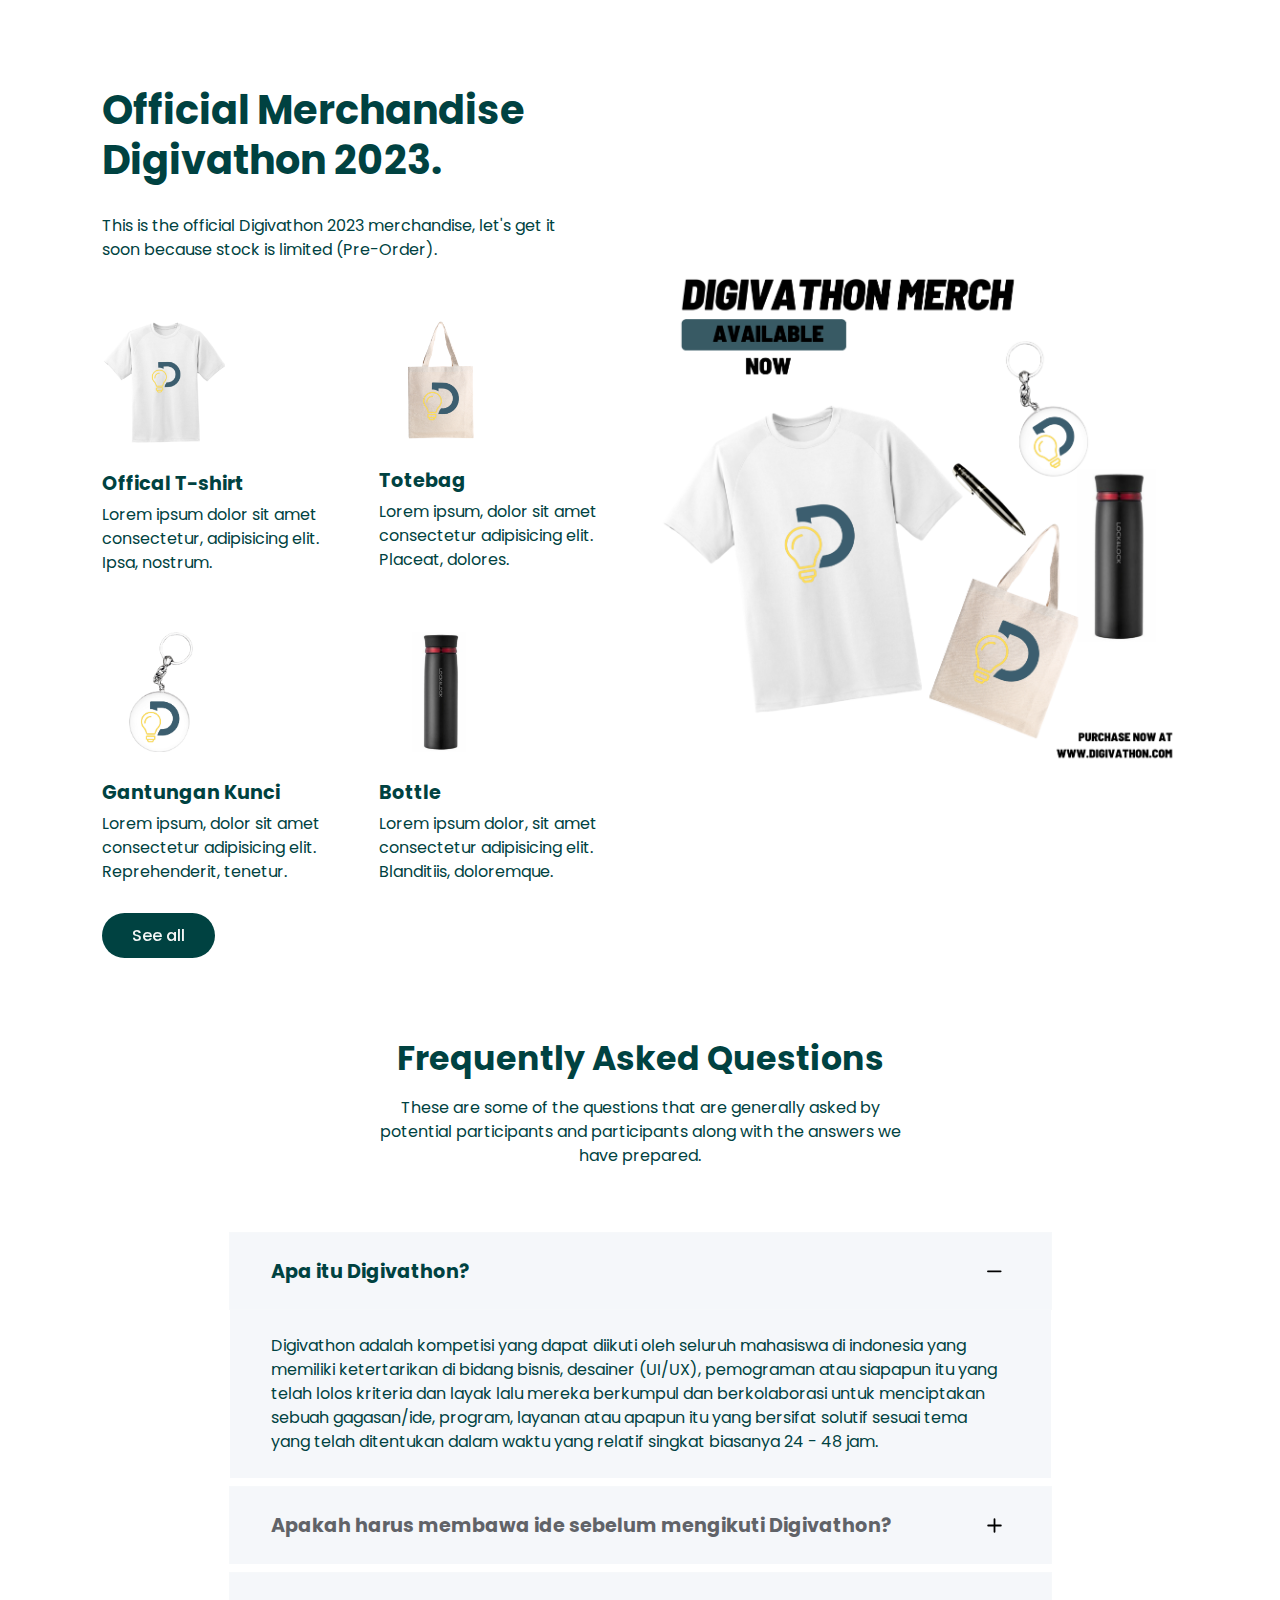
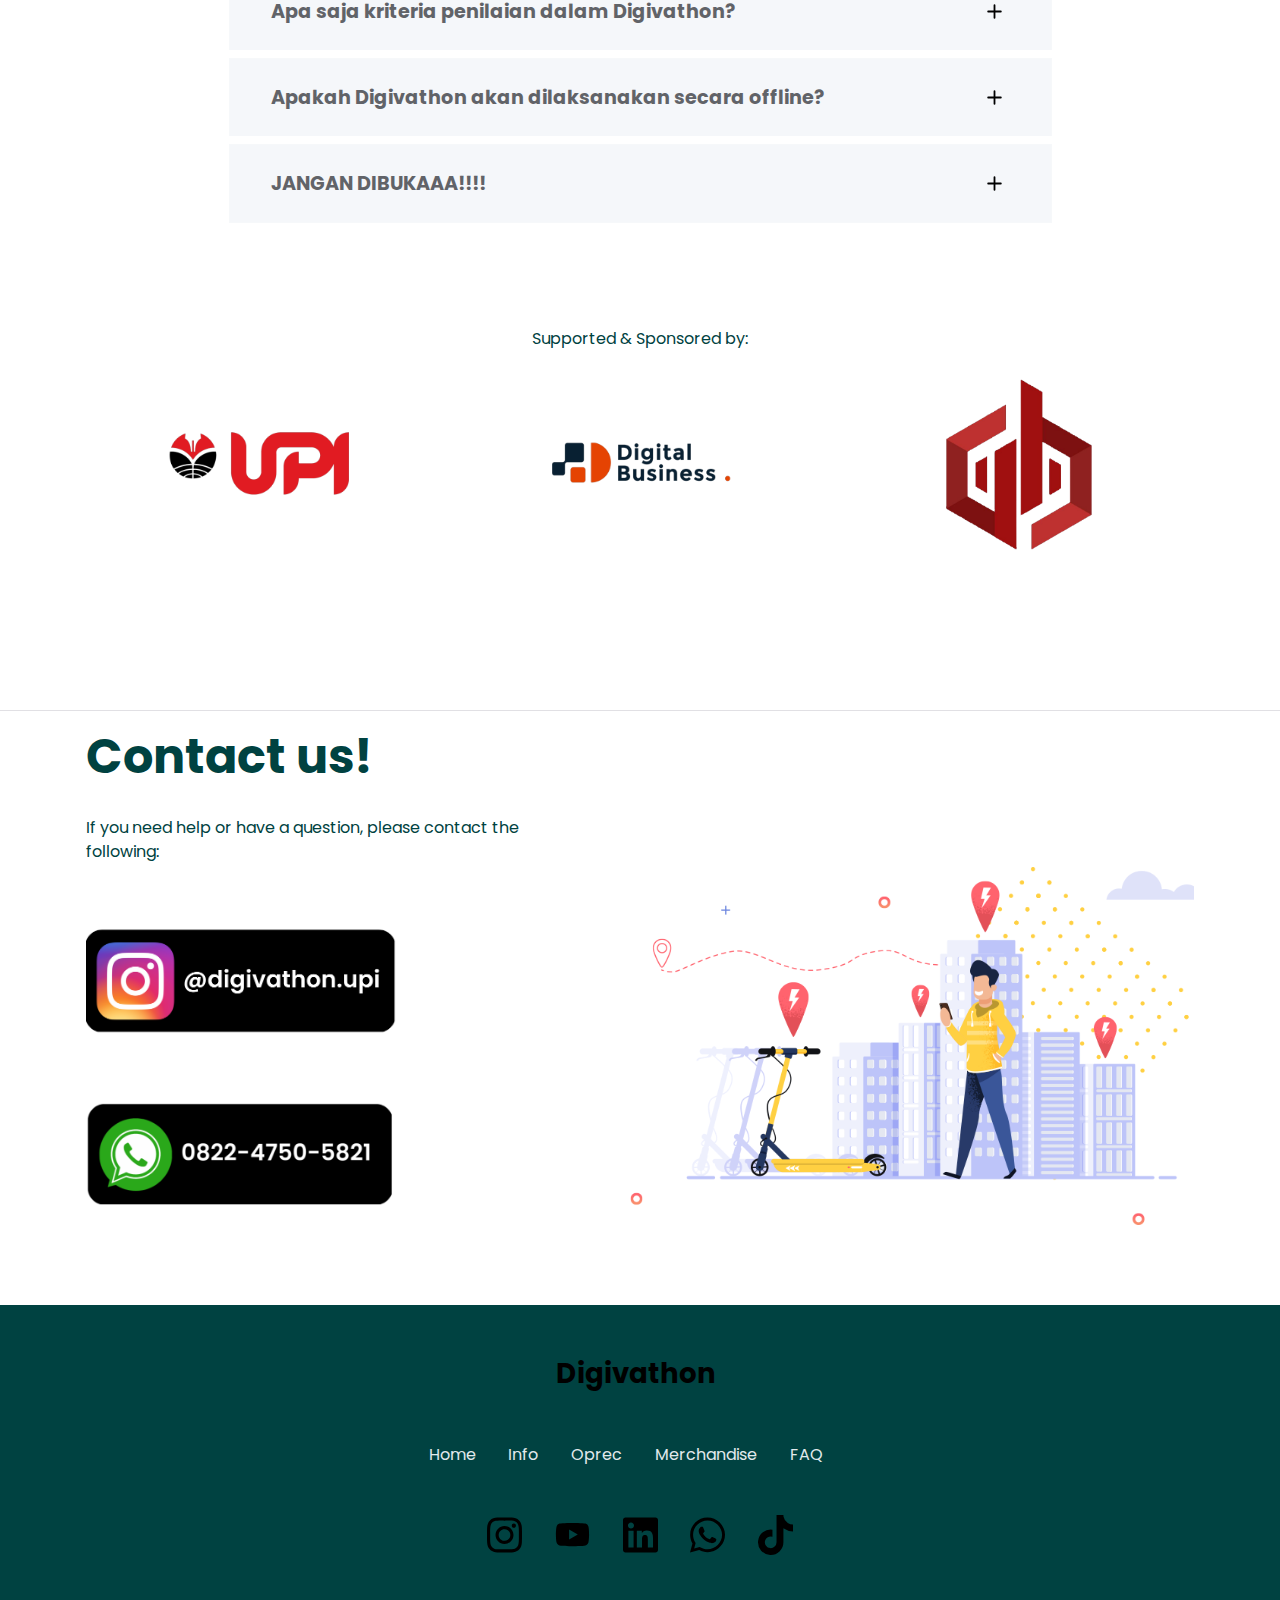
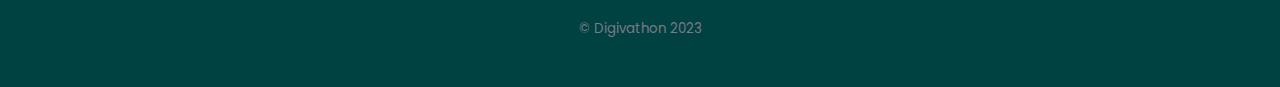
==== commit 9cfce398: "update responsive" ====
--- a/index.html
+++ b/index.html
@@ -35,7 +35,7 @@
         data-navbar-on-scroll="data-navbar-on-scroll">
         <div class="container">
           <a class="navbar-brand d-flex align-items-center fw-bold fs-2" href="index.html">
-          <div class="logo-digivathon"><img src="./assets/img/illustrations/LOGO_DIGIVATHON.png" width="40px" alt=""></div>
+          <div class="logo-digivathon"><img src="./assets/img/illustrations/LOGO_DIGIVATHON.png" width="15%" alt=""></div>
           </a>
           <button
         class="navbar-toggler collapsed"
@@ -635,17 +635,17 @@
             <div
               class="col-6 col-sm-4 col-md-4 col-lg-2 px-md-0 mb-5 mb-lg-0 text-center"
             >
-              <img src="assets/img/gallery/upi.png" width="130px" alt="" />
+              <img src="assets/img/gallery/upi.png" width="100%" alt="" />
             </div>
             <div
               class="col-6 col-sm-4 col-md-4 col-lg-2 px-md-0 mb-5 mb-lg-0 text-center"
             >
-              <img src="assets/img/gallery/bidi.png" width="180px" alt="" />
+              <img src="assets/img/gallery/bidi.png" width="100%" alt="" />
             </div>
             <div
               class="col-6 col-sm-4 col-md-4 col-lg-2 px-md-0 mb-5 mb-lg-0 text-center"
             >
-              <img src="assets/img/gallery/Dignity.png" width="75px" alt="" />
+              <img src="assets/img/gallery/Dignity.png" width="90%" alt="" />
             </div>
           </div>
         </div>
@@ -677,12 +677,12 @@
                 <a class="pe-2 pe-sm-3 pe-md-4" href="https://www.instagram.com/digivathon.upi/"
                   ><img
                     src="assets/img/illustrations/contact-ig.png"
-                    width="200"
+                    width="70%"
                     alt="" /></a
                 ><a href="https://wa.me/6282247505821" target="blank"
                   ><img
                     src="assets/img/illustrations/contact-wa.png"
-                    width="200"
+                    width="70%"
                     alt=""
                 /></a>
               </div>
@@ -748,7 +748,7 @@
                 <li class="list-inline-item me-4">
                   <a href="https://wa.me/6282247505821"><img src="./assets/img/illustrations/whatsapp.svg" alt="" width="35px"></a>
                 </li>
-                <li class="list-inline-item me-4">
+                <li class="list-inline-item">
                   <a href="#!"><img src="./assets/img/illustrations/tiktok.svg" alt="" width="35px"></a>
                 </li>
               </ul>
